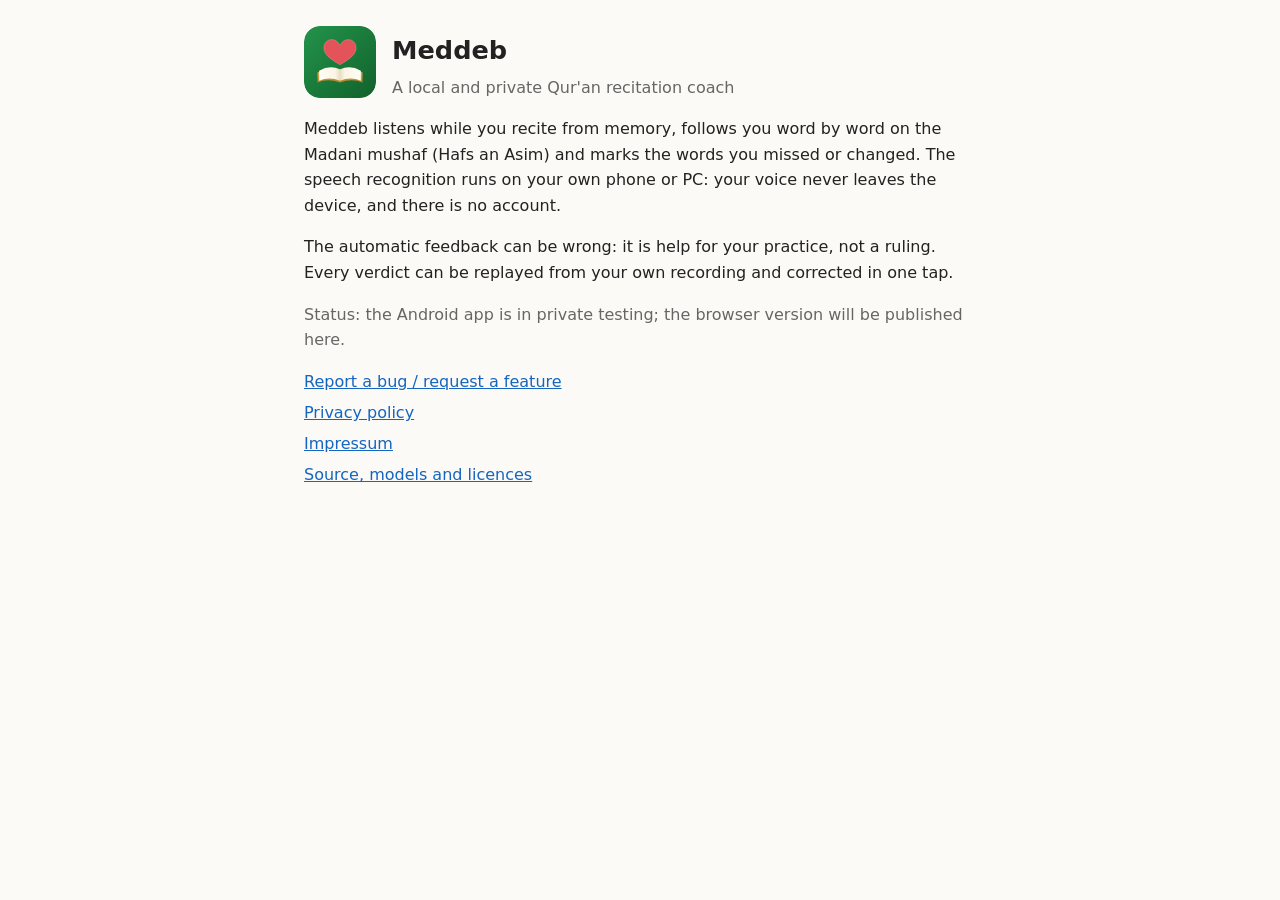
==== index.html @ 1260852c "GitHub Pages site: landing, privacy policy, Impressum (to complete), issue templates Co-Authored-By:" ====
<!doctype html>
<html lang="en">
<head>
<meta charset="utf-8">
<meta name="viewport" content="width=device-width, initial-scale=1">
<title>Meddeb</title>
<meta name="description" content="Meddeb: a local and private Qur'an recitation coach.">
<link rel="icon" type="image/svg+xml" href="favicon.svg">
<link rel="stylesheet" href="site.css">
</head>
<body>
<main>
<div class="hero"><img src="favicon.svg" alt=""><div><h1>Meddeb</h1><div class="muted">A local and private Qur'an recitation coach</div></div></div>

<p>Meddeb listens while you recite from memory, follows you word by word on the Madani mushaf (Hafs an Asim) and
marks the words you missed or changed. The speech recognition runs on your own phone or PC: your voice never leaves
the device, and there is no account.</p>
<p>The automatic feedback can be wrong: it is help for your practice, not a ruling. Every verdict can be replayed
from your own recording and corrected in one tap.</p>
<p class="muted">Status: the Android app is in private testing; the browser version will be published here.</p>

<ul class="links">
  <li><a href="https://github.com/Karim-53/Meddeb/issues/new/choose">Report a bug / request a feature</a></li>
  <li><a href="privacy.html">Privacy policy</a></li>
  <li><a href="impressum.html">Impressum</a></li>
  <li><a href="https://github.com/Karim-53/Meddeb">Source, models and licences</a></li>
</ul>
</main>
</body>
</html>
---- site.css ----
:root { --bg:#fbfaf6; --ink:#222; --muted:#666; --link:#1565c0; --green:#1b7f3a; --todo:#b71c1c; }
@media (prefers-color-scheme: dark) { :root { --bg:#16181a; --ink:#e8e6e1; --muted:#9a9a9a; --link:#7fb3ff; --green:#4caf50; --todo:#ff8a80; } }
* { box-sizing:border-box; }
body { margin:0; background:var(--bg); color:var(--ink); font:16px/1.6 Inter, "Segoe UI", system-ui, sans-serif; }
main { max-width:44rem; margin:0 auto; padding:1.5rem 16px 3rem; }
h1 { font-size:1.6rem; margin:.4rem 0 .2rem; }
h2 { font-size:1.1rem; margin:1.6rem 0 .3rem; }
a { color:var(--link); }
code { font-size:.9em; overflow-wrap:anywhere; }
.muted { color:var(--muted); }
.todo { color:var(--todo); font-weight:600; }
.hero { display:flex; align-items:center; gap:1rem; }
.hero img { width:72px; height:72px; border-radius:16px; }
.links { list-style:none; padding:0; }
.links li { margin:.35rem 0; }
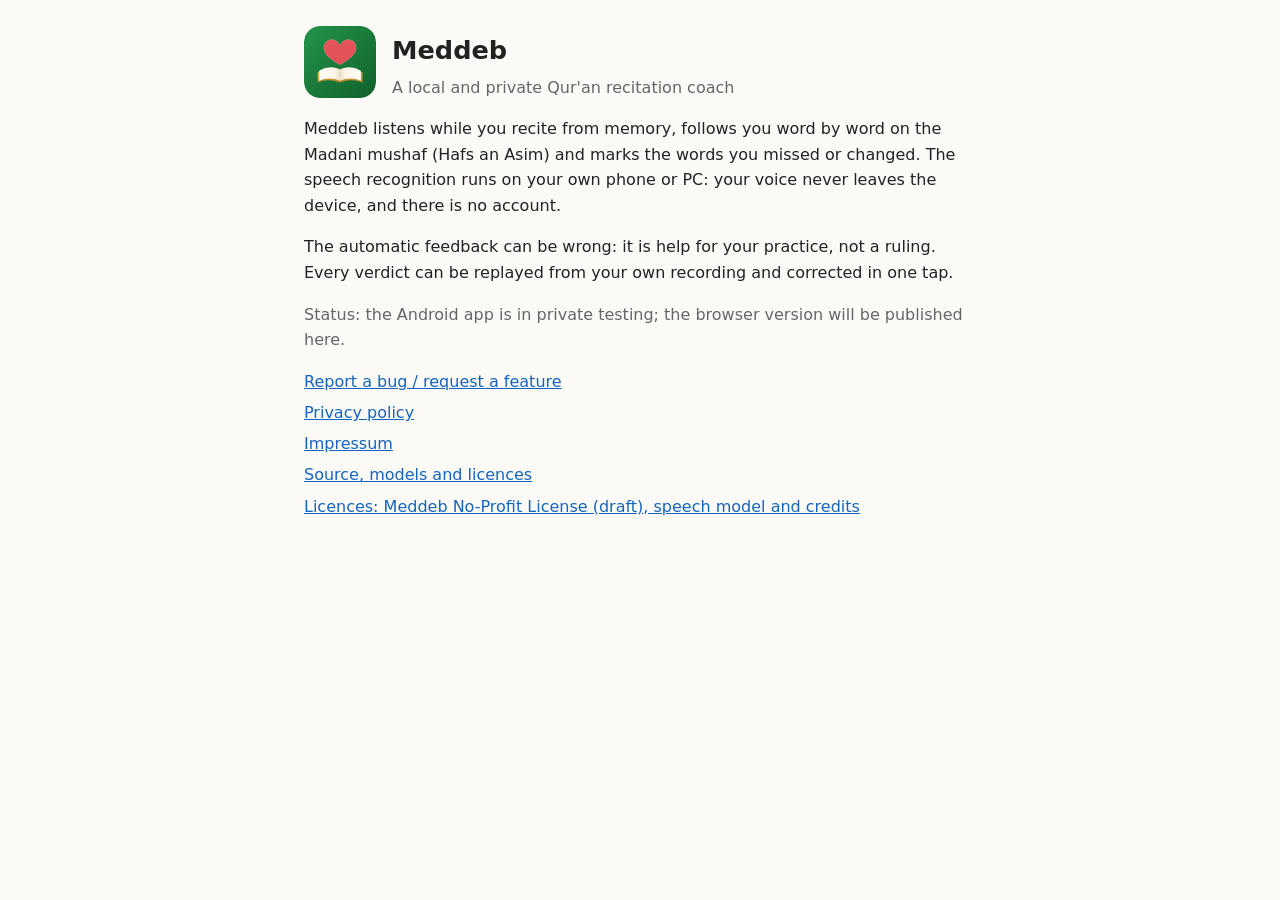
==== commit 4c91da31: "Licences and privacy for the 2026-10-01 round: LICENSE.md, third-party notices, NVIDIA credit, Liste" ====
--- a/index.html
+++ b/index.html
@@ -24,6 +24,7 @@
   <li><a href="privacy.html">Privacy policy</a></li>
   <li><a href="impressum.html">Impressum</a></li>
   <li><a href="https://github.com/Karim-53/Meddeb">Source, models and licences</a></li>
+  <li><a href="https://github.com/Karim-53/Meddeb/blob/main/LICENSE.md">Licences: Meddeb No-Profit License (draft), speech model and credits</a></li>
 </ul>
 </main>
 </body>
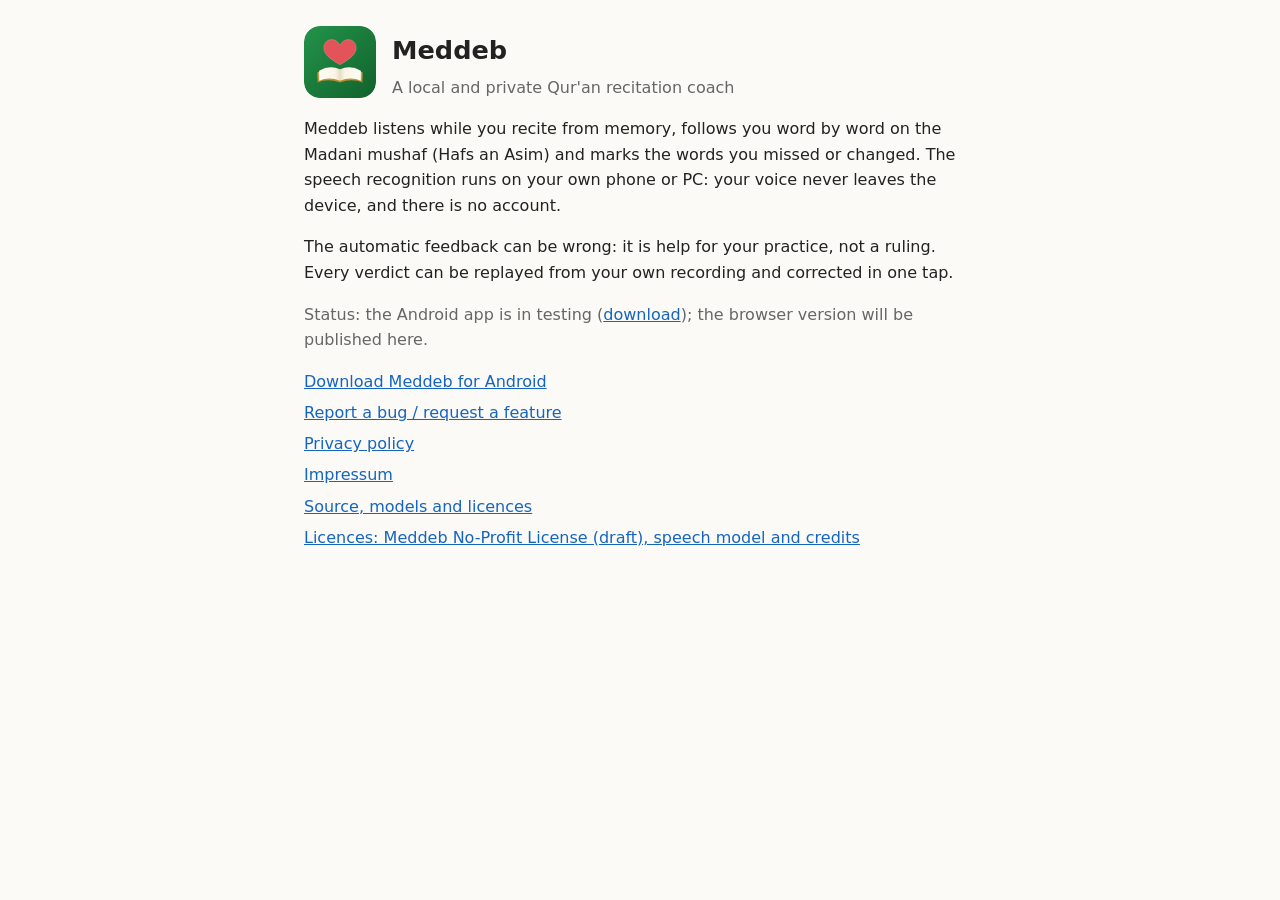
==== commit 5d778eb0: "Android download page, privacy for the app's update check and Space used - download.html: the latest" ====
--- a/index.html
+++ b/index.html
@@ -1,31 +1,33 @@
-<!doctype html>
-<html lang="en">
-<head>
-<meta charset="utf-8">
-<meta name="viewport" content="width=device-width, initial-scale=1">
-<title>Meddeb</title>
-<meta name="description" content="Meddeb: a local and private Qur'an recitation coach.">
-<link rel="icon" type="image/svg+xml" href="favicon.svg">
-<link rel="stylesheet" href="site.css">
-</head>
-<body>
-<main>
-<div class="hero"><img src="favicon.svg" alt=""><div><h1>Meddeb</h1><div class="muted">A local and private Qur'an recitation coach</div></div></div>
-
-<p>Meddeb listens while you recite from memory, follows you word by word on the Madani mushaf (Hafs an Asim) and
-marks the words you missed or changed. The speech recognition runs on your own phone or PC: your voice never leaves
-the device, and there is no account.</p>
-<p>The automatic feedback can be wrong: it is help for your practice, not a ruling. Every verdict can be replayed
-from your own recording and corrected in one tap.</p>
-<p class="muted">Status: the Android app is in private testing; the browser version will be published here.</p>
-
-<ul class="links">
-  <li><a href="https://github.com/Karim-53/Meddeb/issues/new/choose">Report a bug / request a feature</a></li>
-  <li><a href="privacy.html">Privacy policy</a></li>
-  <li><a href="impressum.html">Impressum</a></li>
-  <li><a href="https://github.com/Karim-53/Meddeb">Source, models and licences</a></li>
-  <li><a href="https://github.com/Karim-53/Meddeb/blob/main/LICENSE.md">Licences: Meddeb No-Profit License (draft), speech model and credits</a></li>
-</ul>
-</main>
-</body>
-</html>
+<!doctype html>
+<html lang="en">
+<head>
+<meta charset="utf-8">
+<meta name="viewport" content="width=device-width, initial-scale=1">
+<title>Meddeb</title>
+<meta name="description" content="Meddeb: a local and private Qur'an recitation coach.">
+<link rel="icon" type="image/svg+xml" href="favicon.svg">
+<link rel="stylesheet" href="site.css">
+</head>
+<body>
+<main>
+<div class="hero"><img src="favicon.svg" alt=""><div><h1>Meddeb</h1><div class="muted">A local and private Qur'an recitation coach</div></div></div>
+
+<p>Meddeb listens while you recite from memory, follows you word by word on the Madani mushaf (Hafs an Asim) and
+marks the words you missed or changed. The speech recognition runs on your own phone or PC: your voice never leaves
+the device, and there is no account.</p>
+<p>The automatic feedback can be wrong: it is help for your practice, not a ruling. Every verdict can be replayed
+from your own recording and corrected in one tap.</p>
+<p class="muted">Status: the Android app is in testing (<a href="download.html">download</a>); the browser version will be
+published here.</p>
+
+<ul class="links">
+  <li><a href="download.html">Download Meddeb for Android</a></li>
+  <li><a href="https://github.com/Karim-53/Meddeb/issues/new/choose">Report a bug / request a feature</a></li>
+  <li><a href="privacy.html">Privacy policy</a></li>
+  <li><a href="impressum.html">Impressum</a></li>
+  <li><a href="https://github.com/Karim-53/Meddeb">Source, models and licences</a></li>
+  <li><a href="https://github.com/Karim-53/Meddeb/blob/main/LICENSE.md">Licences: Meddeb No-Profit License (draft), speech model and credits</a></li>
+</ul>
+</main>
+</body>
+</html>
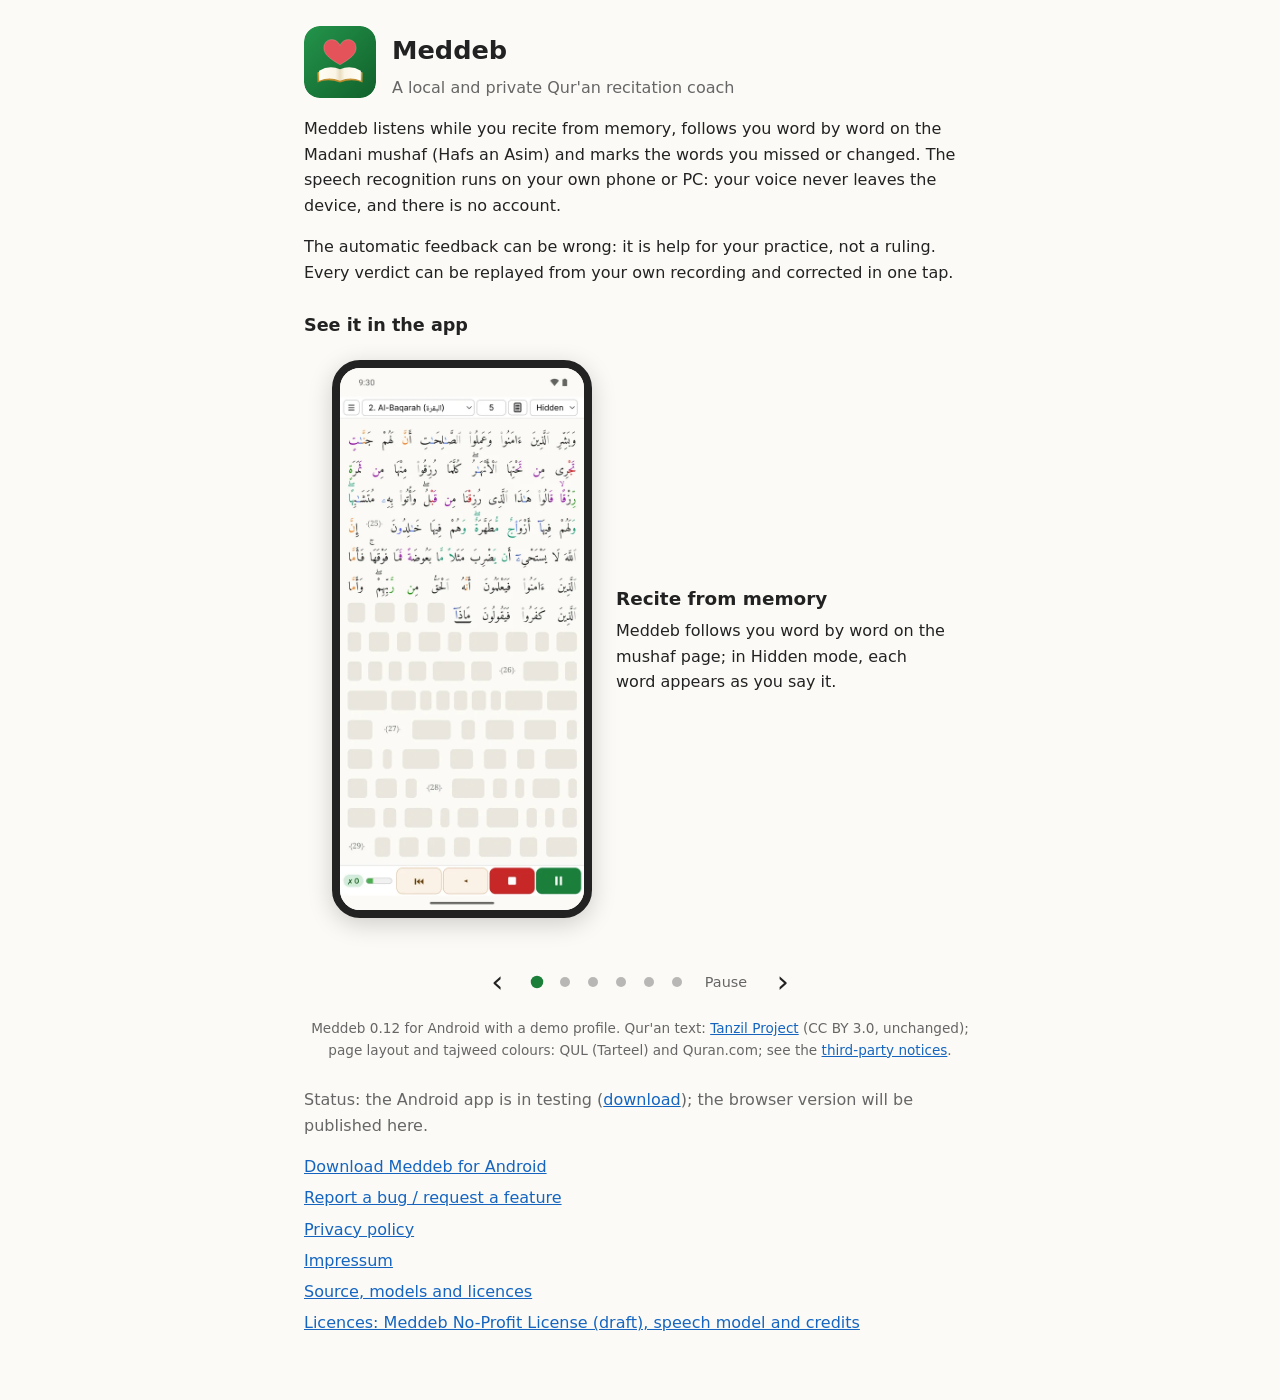
==== commit 825e31a5: "v0.12 #18: screenshots of the app on the website and in the README Six 540 px WebP screenshots of Me" ====
--- a/index.html
+++ b/index.html
@@ -17,6 +17,60 @@
 the device, and there is no account.</p>
 <p>The automatic feedback can be wrong: it is help for your practice, not a ruling. Every verdict can be replayed
 from your own recording and corrected in one tap.</p>
+
+<section class="shots" aria-labelledby="shotsTitle">
+<h2 id="shotsTitle">See it in the app</h2>
+<div id="shotsTrack" class="shots-track" tabindex="0" role="region" aria-roledescription="carousel" aria-label="Screenshots of Meddeb for Android">
+  <figure class="shot" role="group" aria-roledescription="slide" aria-label="1 of 6">
+    <img src="screenshots/01_recite.webp" width="540" height="1200" decoding="async" fetchpriority="high"
+      alt="The mushaf page in Hidden mode during a recitation: the words already recited are shown, the rest are grey boxes.">
+    <figcaption><b>Recite from memory</b> Meddeb follows you word by word on the mushaf page; in Hidden mode, each word appears as you say it.</figcaption>
+  </figure>
+  <figure class="shot" role="group" aria-roledescription="slide" aria-label="2 of 6">
+    <img src="screenshots/02_mistakes.webp" width="540" height="1200" decoding="async" loading="lazy"
+      alt="A skipped word shown in red, with its window open: the expected word, the verdict, and buttons to play the recording and correct it.">
+    <figcaption><b>Mistakes caught</b> A skipped or changed word turns red: tap it to hear your own recording and correct the verdict in one tap.</figcaption>
+  </figure>
+  <figure class="shot" role="group" aria-roledescription="slide" aria-label="3 of 6">
+    <img src="screenshots/03_summary.webp" width="540" height="1200" decoding="async" loading="lazy"
+      alt="The summary at the end of a session: the score and the list of mistakes, with buttons to go to older sessions.">
+    <figcaption><b>A summary after each session</b> Your score and every mistake in one list, with your past sessions one tap away.</figcaption>
+  </figure>
+  <figure class="shot" role="group" aria-roledescription="slide" aria-label="4 of 6">
+    <img src="screenshots/04_offline.webp" width="540" height="1200" decoding="async" loading="lazy"
+      alt="A recitation in progress with the phone in airplane mode: the airplane icon is in the status bar.">
+    <figcaption><b>Offline and private</b> After a one-time model download, the recognition runs on your phone, even in airplane mode: no account, and your voice never leaves the phone.</figcaption>
+  </figure>
+  <figure class="shot" role="group" aria-roledescription="slide" aria-label="5 of 6">
+    <img src="screenshots/05_progress.webp" width="540" height="1200" decoding="async" loading="lazy"
+      alt="The Stats page: ayat learned today and overall, the weekly pace and a chart of the progress day by day.">
+    <figcaption><b>Your progress</b> The ayat you learned today and overall, your weekly pace, and a chart of your progress day by day.</figcaption>
+  </figure>
+  <figure class="shot" role="group" aria-roledescription="slide" aria-label="6 of 6">
+    <img src="screenshots/06_listen.webp" width="540" height="1200" decoding="async" loading="lazy"
+      alt="The Listen page playing the recitation of the weakest page, with the choice of what to play and how many times.">
+    <figcaption><b>Listen</b> Yasser Al-Dossary recites your weakest page, the next ayah to learn or your manzil, as often as you like, with the screen off or in the car.</figcaption>
+  </figure>
+</div>
+<div class="shots-nav" id="shotsNav" hidden>
+  <button type="button" class="arrow" id="shotsPrev" aria-controls="shotsTrack" aria-label="Previous screenshot">&#8249;</button>
+  <span class="dots">
+    <button type="button" class="dot" aria-controls="shotsTrack" aria-label="Screenshot 1: Recite from memory" aria-current="true"></button>
+    <button type="button" class="dot" aria-controls="shotsTrack" aria-label="Screenshot 2: Mistakes caught"></button>
+    <button type="button" class="dot" aria-controls="shotsTrack" aria-label="Screenshot 3: A summary after each session"></button>
+    <button type="button" class="dot" aria-controls="shotsTrack" aria-label="Screenshot 4: Offline and private"></button>
+    <button type="button" class="dot" aria-controls="shotsTrack" aria-label="Screenshot 5: Your progress"></button>
+    <button type="button" class="dot" aria-controls="shotsTrack" aria-label="Screenshot 6: Listen"></button>
+  </span>
+  <button type="button" class="play" id="shotsPause" aria-controls="shotsTrack">Pause</button>
+  <button type="button" class="arrow" id="shotsNext" aria-controls="shotsTrack" aria-label="Next screenshot">&#8250;</button>
+</div>
+<span class="sr-only" id="shotsStatus" aria-live="polite"></span>
+<p class="muted credit">Meddeb 0.12 for Android with a demo profile. Qur'an text: <a href="https://tanzil.net">Tanzil
+Project</a> (CC BY 3.0, unchanged); page layout and tajweed colours: QUL (Tarteel) and Quran.com; see the
+<a href="https://github.com/Karim-53/Meddeb/blob/main/THIRD_PARTY_NOTICES.md">third-party notices</a>.</p>
+</section>
+
 <p class="muted">Status: the Android app is in testing (<a href="download.html">download</a>); the browser version will be
 published here.</p>
 
@@ -29,5 +83,58 @@
   <li><a href="https://github.com/Karim-53/Meddeb/blob/main/LICENSE.md">Licences: Meddeb No-Profit License (draft), speech model and credits</a></li>
 </ul>
 </main>
+<script>
+// The screenshots slideshow (P5.17): ‹ ›, dots, swipe (scroll-snap), arrow keys. It moves on by itself every 6 s until
+// Pause or any manual move, holds while pointed at or focused, and never moves by itself under prefers-reduced-motion.
+(() => {
+  const track = document.getElementById('shotsTrack'), nav = document.getElementById('shotsNav');
+  const slides = track.querySelectorAll('.shot'), dots = nav.querySelectorAll('.dot');
+  const pause = document.getElementById('shotsPause'), status = document.getElementById('shotsStatus');
+  const reduce = matchMedia('(prefers-reduced-motion: reduce)');
+  const n = slides.length;
+  let i = 0, heading = -1, held = false, playing = false, timer = 0;
+  const say = k => { status.textContent = `Screenshot ${k + 1} of ${n}: ${slides[k].querySelector('b').textContent}`; };
+  const mark = k => { i = k; dots.forEach((d, j) => j === k ? d.setAttribute('aria-current', 'true') : d.removeAttribute('aria-current')); };
+  function go(k, user) {
+    k = (k + n) % n;
+    const far = Math.abs(k - i) > 1;                       // the wrap from 6 to 1: no smooth trip past every slide
+    heading = k;
+    track.scrollTo({left: k * track.clientWidth, behavior: reduce.matches || far ? 'instant' : 'smooth'});
+    mark(k);
+    if (user) { setPlaying(false); say(k); }
+  }
+  function setPlaying(on) {
+    playing = on && !reduce.matches;
+    pause.textContent = playing ? 'Pause' : 'Play';
+    pause.setAttribute('aria-label', playing ? 'Pause the slideshow' : 'Play the slideshow');
+    clearInterval(timer);
+    timer = playing ? setInterval(() => { if (!held && !document.hidden) go(i + 1); }, 6000) : 0;
+  }
+  document.getElementById('shotsPrev').onclick = () => go(i - 1, true);
+  document.getElementById('shotsNext').onclick = () => go(i + 1, true);
+  dots.forEach((d, j) => { d.onclick = () => go(j, true); });
+  pause.onclick = () => setPlaying(!playing);
+  track.addEventListener('keydown', e => {
+    if (e.key === 'ArrowLeft' || e.key === 'ArrowRight') { e.preventDefault(); go(i + (e.key === 'ArrowRight' ? 1 : -1), true); }
+  });
+  let raf = 0;                                             // a swipe: the dots follow and the slideshow stops
+  track.addEventListener('scroll', () => {
+    cancelAnimationFrame(raf);
+    raf = requestAnimationFrame(() => {
+      const k = Math.round(track.scrollLeft / track.clientWidth);
+      if (heading >= 0) { if (k === heading) heading = -1; return; }   // our own scrollTo on its way
+      if (k !== i) { mark(k); setPlaying(false); say(k); }
+    });
+  }, {passive: true});
+  for (const [ev, on] of [['pointerenter', true], ['pointerleave', false], ['focusin', true], ['focusout', false]]) {
+    for (const el of [track, nav]) el.addEventListener(ev, () => { held = on; });
+  }
+  reduce.addEventListener('change', () => { pause.hidden = reduce.matches; setPlaying(false); });
+  pause.hidden = reduce.matches;
+  track.classList.add('js');
+  nav.hidden = false;
+  setPlaying(true);
+})();
+</script>
 </body>
 </html>
--- a/site.css
+++ b/site.css
@@ -13,3 +13,28 @@
 .hero img { width:72px; height:72px; border-radius:16px; }
 .links { list-style:none; padding:0; }
 .links li { margin:.35rem 0; }
+.sr-only { position:absolute; width:1px; height:1px; padding:0; margin:-1px; overflow:hidden; clip:rect(0 0 0 0); white-space:nowrap; border:0; }
+/* the screenshots slideshow (P5.17): a scroll-snap row (swipeable without JS), buttons added by the inline script */
+.shots { margin:1.6rem 0; }
+.shots-track { display:flex; overflow-x:auto; scroll-snap-type:x mandatory; scroll-behavior:smooth; overscroll-behavior-x:contain; border-radius:12px; }
+.shots-track.js { scrollbar-width:none; }
+.shots-track.js::-webkit-scrollbar { display:none; }
+.shots-track:focus-visible { outline:2px solid var(--link); outline-offset:2px; }
+.shot { flex:0 0 100%; scroll-snap-align:center; margin:0; padding:16px 28px 34px; display:grid; grid-template-columns:auto 1fr; gap:1.5rem; align-items:center; }
+.shot img { display:block; width:min(260px, 62vw); height:auto; border:8px solid #222; border-radius:28px; box-shadow:0 6px 24px rgb(0 0 0 / .18); background:#fff; }
+.shot figcaption b { display:block; font-size:1.15rem; margin-bottom:.3rem; }
+.shots-nav { display:flex; align-items:center; justify-content:center; gap:.25rem; margin-top:.5rem; }
+.shots-nav[hidden] { display:none; }
+.shots-nav button { min-width:44px; min-height:44px; border:0; background:none; color:var(--ink); font:inherit; cursor:pointer; border-radius:22px; }
+.shots-nav button:hover { background:rgb(127 127 127 / .12); }
+.shots-nav button:focus-visible { outline:2px solid var(--link); outline-offset:-2px; }
+.shots-nav .arrow { font-size:1.9rem; line-height:1; }
+.shots-nav .play { font-size:.9rem; color:var(--muted); padding:0 .6rem; }
+.shots-nav .dots { display:flex; }
+.shots-nav .dot { position:relative; min-width:28px; }
+.shots-nav .dot::before { content:""; position:absolute; left:50%; top:50%; width:10px; height:10px; margin:-5px 0 0 -5px; border-radius:50%; background:var(--muted); opacity:.45; }
+.shots-nav .dot[aria-current]::before { background:var(--green); opacity:1; transform:scale(1.25); }
+.credit { font-size:.85rem; text-align:center; }
+@media (prefers-color-scheme: dark) { .shot img { border-color:#444; box-shadow:0 6px 24px rgb(0 0 0 / .5); } }
+@media (max-width:560px) { .shot { grid-template-columns:1fr; justify-items:center; text-align:center; gap:.9rem; } }
+@media (prefers-reduced-motion: reduce) { .shots-track { scroll-behavior:auto; } }
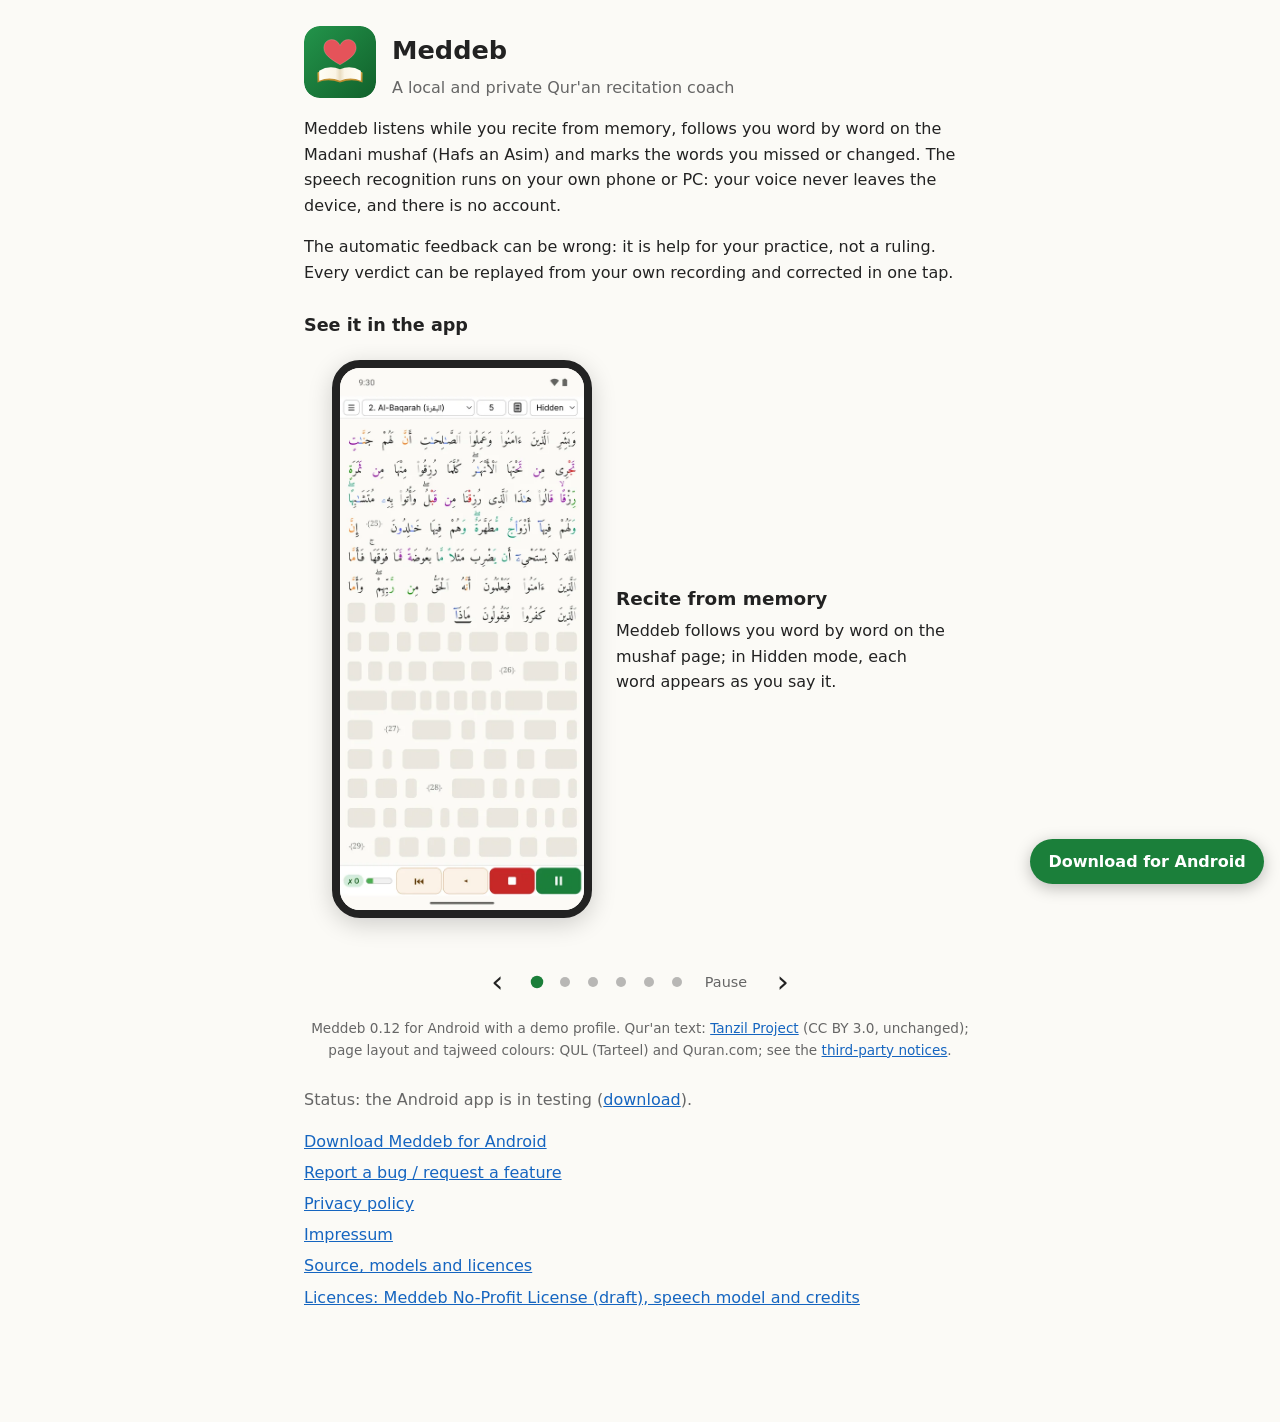
==== commit 24b3d904: "Website: the download button stays on screen on every page and device; no 'browser version' promise " ====
--- a/index.html
+++ b/index.html
@@ -2,7 +2,7 @@
 <html lang="en">
 <head>
 <meta charset="utf-8">
-<meta name="viewport" content="width=device-width, initial-scale=1">
+<meta name="viewport" content="width=device-width, initial-scale=1, viewport-fit=cover">
 <title>Meddeb</title>
 <meta name="description" content="Meddeb: a local and private Qur'an recitation coach.">
 <link rel="icon" type="image/svg+xml" href="favicon.svg">
@@ -71,8 +71,7 @@
 <a href="https://github.com/Karim-53/Meddeb/blob/main/THIRD_PARTY_NOTICES.md">third-party notices</a>.</p>
 </section>
 
-<p class="muted">Status: the Android app is in testing (<a href="download.html">download</a>); the browser version will be
-published here.</p>
+<p class="muted">Status: the Android app is in testing (<a href="download.html">download</a>).</p>
 
 <ul class="links">
   <li><a href="download.html">Download Meddeb for Android</a></li>
@@ -83,6 +82,7 @@
   <li><a href="https://github.com/Karim-53/Meddeb/blob/main/LICENSE.md">Licences: Meddeb No-Profit License (draft), speech model and credits</a></li>
 </ul>
 </main>
+<a class="dl-fab" href="download.html">Download for Android</a>
 <script>
 // The screenshots slideshow (P5.17): ‹ ›, dots, swipe (scroll-snap), arrow keys. It moves on by itself every 6 s until
 // Pause or any manual move, holds while pointed at or focused, and never moves by itself under prefers-reduced-motion.
--- a/site.css
+++ b/site.css
@@ -2,7 +2,7 @@
 @media (prefers-color-scheme: dark) { :root { --bg:#16181a; --ink:#e8e6e1; --muted:#9a9a9a; --link:#7fb3ff; --green:#4caf50; --todo:#ff8a80; } }
 * { box-sizing:border-box; }
 body { margin:0; background:var(--bg); color:var(--ink); font:16px/1.6 Inter, "Segoe UI", system-ui, sans-serif; }
-main { max-width:44rem; margin:0 auto; padding:1.5rem 16px 3rem; }
+main { max-width:44rem; margin:0 auto; padding:1.5rem 16px 6rem; }
 h1 { font-size:1.6rem; margin:.4rem 0 .2rem; }
 h2 { font-size:1.1rem; margin:1.6rem 0 .3rem; }
 a { color:var(--link); }
@@ -38,3 +38,12 @@
 @media (prefers-color-scheme: dark) { .shot img { border-color:#444; box-shadow:0 6px 24px rgb(0 0 0 / .5); } }
 @media (max-width:560px) { .shot { grid-template-columns:1fr; justify-items:center; text-align:center; gap:.9rem; } }
 @media (prefers-reduced-motion: reduce) { .shots-track { scroll-behavior:auto; } }
+/* the download button stays on screen on every page and device (user 2026-10-21): a pill over the bottom right
+   corner, above the iPhone home bar; main keeps 6rem of room below so it never covers the last line */
+.dl-fab { position:fixed; right:16px; bottom:calc(16px + env(safe-area-inset-bottom, 0px)); z-index:20; display:inline-flex; align-items:center; min-height:44px; padding:.6rem 1.15rem; border-radius:999px; background:var(--green); color:#fff; font-weight:600; text-decoration:none; box-shadow:0 4px 16px rgb(0 0 0 / .25); }
+.dl-fab:hover { filter:brightness(1.08); }
+.dl-fab:focus-visible { outline:3px solid var(--link); outline-offset:3px; }
+/* download.html: the APK link itself is the button, kept at the top while the page scrolls */
+main > p:has(> a.dl) { position:sticky; top:0; z-index:20; margin:0 -16px; padding:.6rem 16px; background:var(--bg); box-shadow:0 2px 8px rgb(0 0 0 / .08); }
+a.dl { display:inline-flex; align-items:center; min-height:44px; padding:.5rem 1.1rem; border-radius:999px; background:var(--green); color:#fff; font-weight:600; text-decoration:none; }
+@media print { .dl-fab { display:none; } main > p:has(> a.dl) { position:static; box-shadow:none; } }
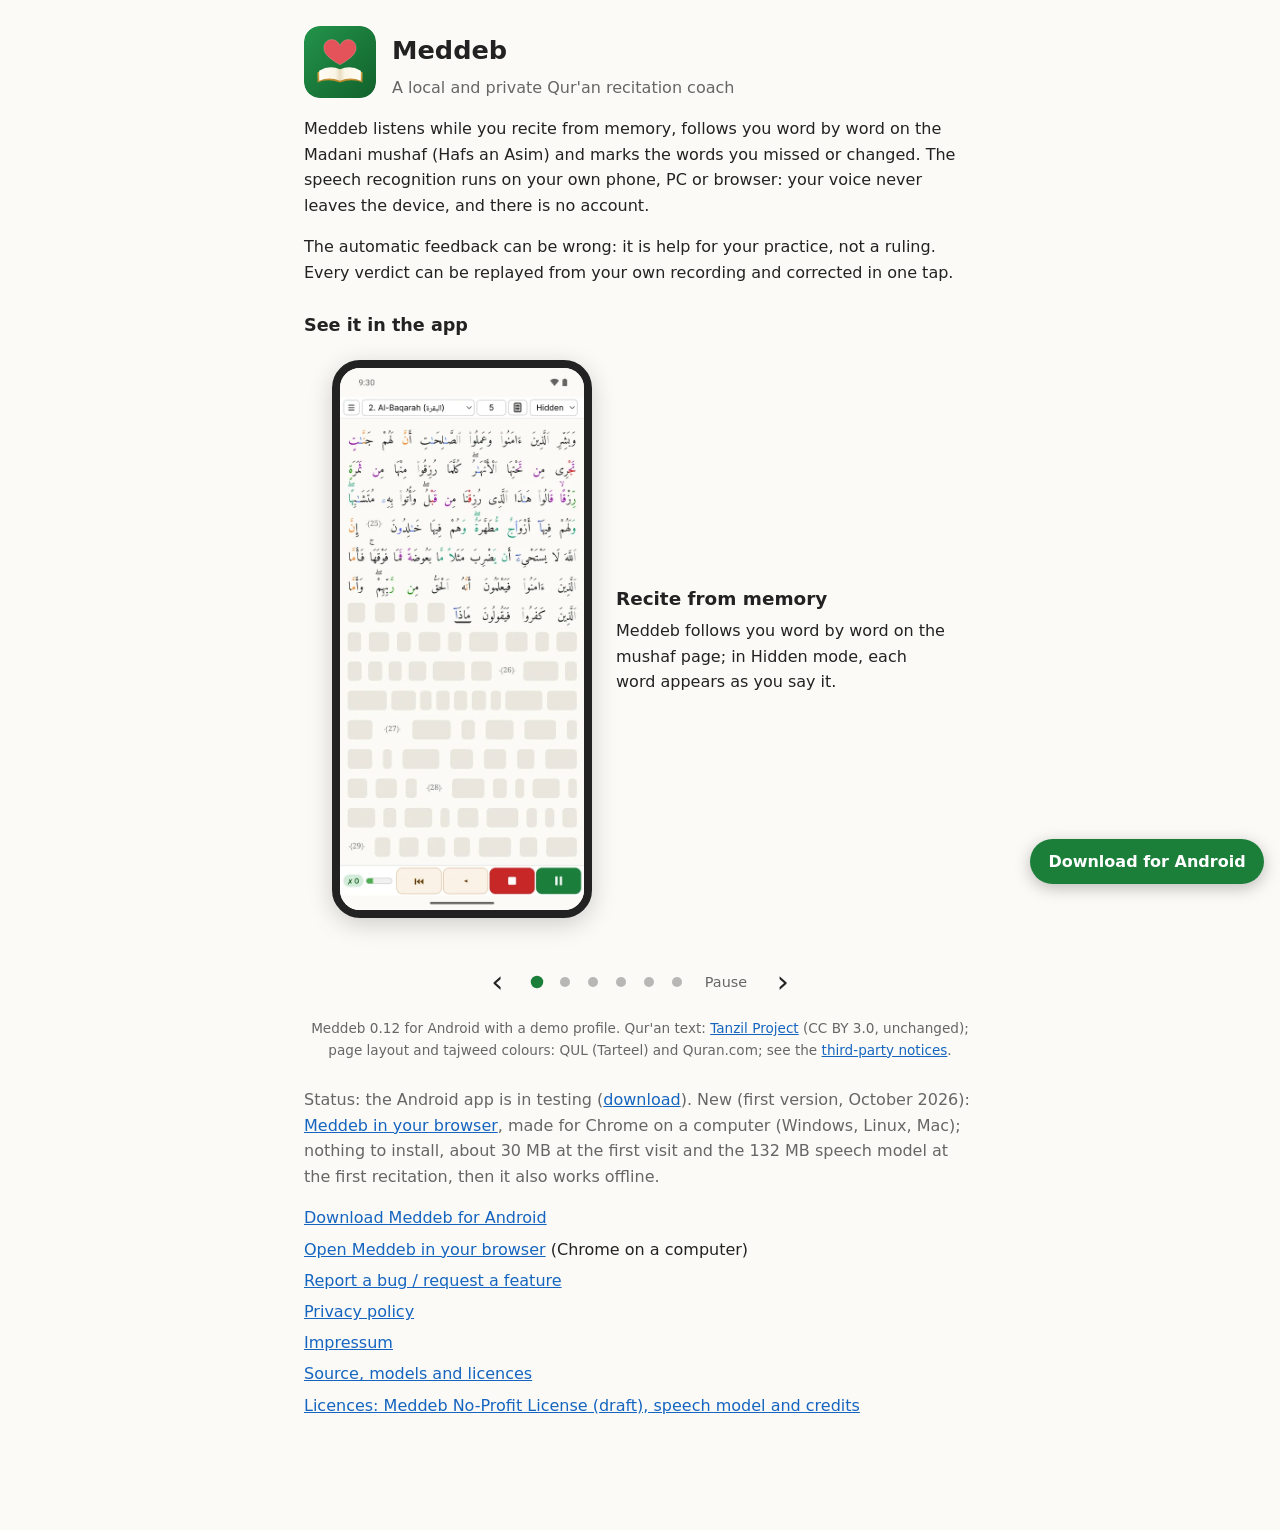
==== commit c0a5bc7e: "Meddeb in your browser (first version, Chrome on a computer): app/ (#37 of Meddeb_android) The web a" ====
--- a/index.html
+++ b/index.html
@@ -13,8 +13,8 @@
 <div class="hero"><img src="favicon.svg" alt=""><div><h1>Meddeb</h1><div class="muted">A local and private Qur'an recitation coach</div></div></div>
 
 <p>Meddeb listens while you recite from memory, follows you word by word on the Madani mushaf (Hafs an Asim) and
-marks the words you missed or changed. The speech recognition runs on your own phone or PC: your voice never leaves
-the device, and there is no account.</p>
+marks the words you missed or changed. The speech recognition runs on your own phone, PC or browser: your voice
+never leaves the device, and there is no account.</p>
 <p>The automatic feedback can be wrong: it is help for your practice, not a ruling. Every verdict can be replayed
 from your own recording and corrected in one tap.</p>
 
@@ -71,10 +71,14 @@
 <a href="https://github.com/Karim-53/Meddeb/blob/main/THIRD_PARTY_NOTICES.md">third-party notices</a>.</p>
 </section>
 
-<p class="muted">Status: the Android app is in testing (<a href="download.html">download</a>).</p>
+<p class="muted">Status: the Android app is in testing (<a href="download.html">download</a>). New (first version,
+October 2026): <a href="app/">Meddeb in your browser</a>, made for Chrome on a computer (Windows, Linux, Mac);
+nothing to install, about 30 MB at the first visit and the 132 MB speech model at the first recitation, then it also
+works offline.</p>
 
 <ul class="links">
   <li><a href="download.html">Download Meddeb for Android</a></li>
+  <li><a href="app/">Open Meddeb in your browser</a> (Chrome on a computer)</li>
   <li><a href="https://github.com/Karim-53/Meddeb/issues/new/choose">Report a bug / request a feature</a></li>
   <li><a href="privacy.html">Privacy policy</a></li>
   <li><a href="impressum.html">Impressum</a></li>
--- a/site.css
+++ b/site.css
@@ -1,4 +1,5 @@
-:root { --bg:#fbfaf6; --ink:#222; --muted:#666; --link:#1565c0; --green:#1b7f3a; --todo:#b71c1c; }
+:root { --bg:#fbfaf6; --ink:#222; --muted:#666; --link:#1565c0; --green:#1b7f3a; --btn:#1b7f3a; --todo:#b71c1c; }
+/* --btn: the download buttons keep the darker green in dark mode too, for white words at 5:1 (WCAG AA). */
 @media (prefers-color-scheme: dark) { :root { --bg:#16181a; --ink:#e8e6e1; --muted:#9a9a9a; --link:#7fb3ff; --green:#4caf50; --todo:#ff8a80; } }
 * { box-sizing:border-box; }
 body { margin:0; background:var(--bg); color:var(--ink); font:16px/1.6 Inter, "Segoe UI", system-ui, sans-serif; }
@@ -40,10 +41,10 @@
 @media (prefers-reduced-motion: reduce) { .shots-track { scroll-behavior:auto; } }
 /* the download button stays on screen on every page and device (user 2026-10-21): a pill over the bottom right
    corner, above the iPhone home bar; main keeps 6rem of room below so it never covers the last line */
-.dl-fab { position:fixed; right:16px; bottom:calc(16px + env(safe-area-inset-bottom, 0px)); z-index:20; display:inline-flex; align-items:center; min-height:44px; padding:.6rem 1.15rem; border-radius:999px; background:var(--green); color:#fff; font-weight:600; text-decoration:none; box-shadow:0 4px 16px rgb(0 0 0 / .25); }
+.dl-fab { position:fixed; right:16px; bottom:calc(16px + env(safe-area-inset-bottom, 0px)); z-index:20; display:inline-flex; align-items:center; min-height:44px; padding:.6rem 1.15rem; border-radius:999px; background:var(--btn); color:#fff; font-weight:600; text-decoration:none; box-shadow:0 4px 16px rgb(0 0 0 / .25); }
 .dl-fab:hover { filter:brightness(1.08); }
 .dl-fab:focus-visible { outline:3px solid var(--link); outline-offset:3px; }
 /* download.html: the APK link itself is the button, kept at the top while the page scrolls */
 main > p:has(> a.dl) { position:sticky; top:0; z-index:20; margin:0 -16px; padding:.6rem 16px; background:var(--bg); box-shadow:0 2px 8px rgb(0 0 0 / .08); }
-a.dl { display:inline-flex; align-items:center; min-height:44px; padding:.5rem 1.1rem; border-radius:999px; background:var(--green); color:#fff; font-weight:600; text-decoration:none; }
+a.dl { display:inline-flex; align-items:center; min-height:44px; padding:.5rem 1.1rem; border-radius:999px; background:var(--btn); color:#fff; font-weight:600; text-decoration:none; }
 @media print { .dl-fab { display:none; } main > p:has(> a.dl) { position:static; box-shadow:none; } }
